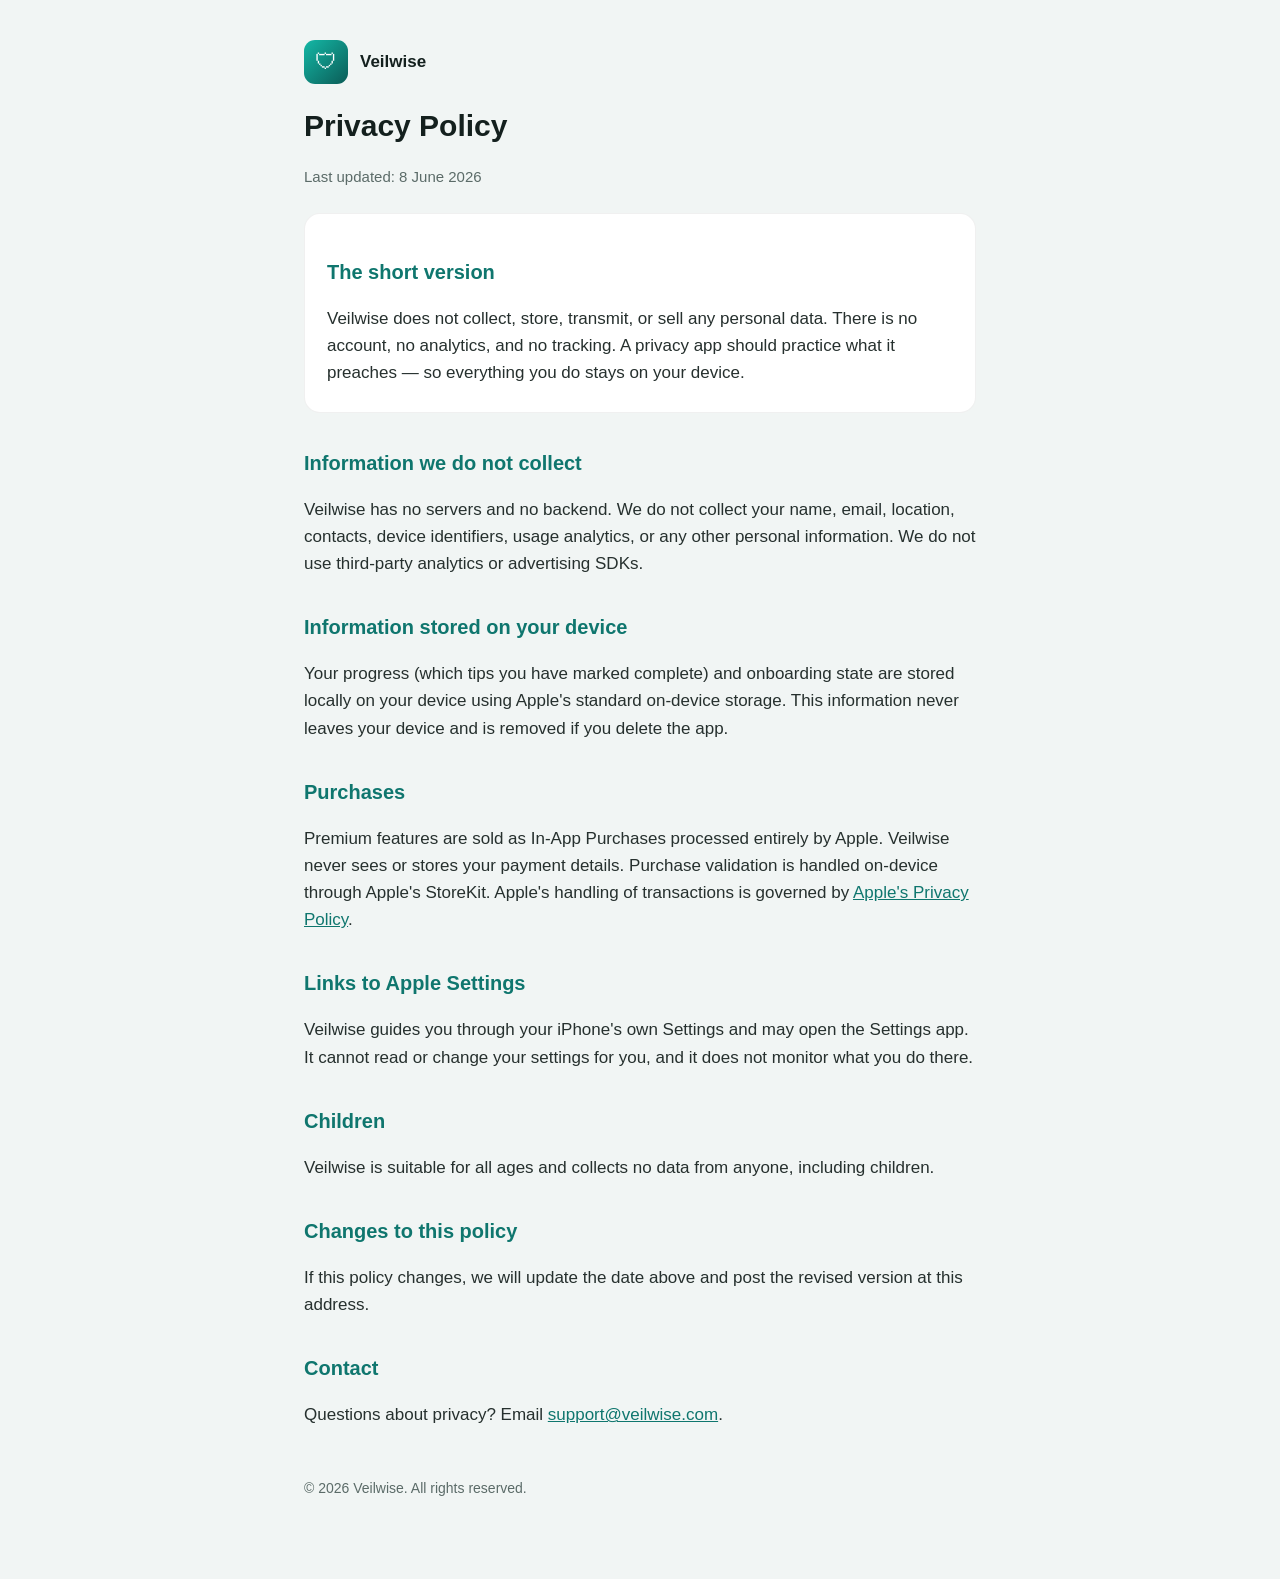
==== privacy.html @ 7dc18b3a "Add files via upload" ====
<!DOCTYPE html>
<html lang="en">
<head>
<meta charset="utf-8">
<meta name="viewport" content="width=device-width, initial-scale=1">
<title>Veilwise — Privacy Policy</title>
<style>
  :root { --teal:#0F766E; --ink:#14201e; --muted:#5b6b68; }
  * { box-sizing:border-box; }
  body { margin:0; font:17px/1.6 -apple-system,BlinkMacSystemFont,"Segoe UI",Roboto,sans-serif;
         color:var(--ink); background:#f1f5f4; }
  .wrap { max-width:720px; margin:0 auto; padding:40px 24px 80px; }
  header { display:flex; align-items:center; gap:12px; margin-bottom:8px; }
  .logo { width:44px; height:44px; border-radius:11px;
          background:linear-gradient(135deg,#14B8A6,#0B5C57);
          display:flex; align-items:center; justify-content:center; color:#fff; font-size:22px; }
  h1 { font-size:30px; margin:18px 0 4px; }
  h2 { font-size:20px; margin:34px 0 8px; color:var(--teal); }
  .date { color:var(--muted); font-size:15px; }
  p,li { color:#26302e; }
  a { color:var(--teal); }
  .card { background:#fff; border:1px solid rgba(0,0,0,.06); border-radius:16px; padding:8px 22px; margin-top:24px; }
  footer { margin-top:48px; color:var(--muted); font-size:14px; }
</style>
</head>
<body>
<div class="wrap">
  <header>
    <div class="logo">&#128737;</div>
    <strong>Veilwise</strong>
  </header>

  <h1>Privacy Policy</h1>
  <p class="date">Last updated: 8 June 2026</p>

  <div class="card">
  <h2>The short version</h2>
  <p>Veilwise does not collect, store, transmit, or sell any personal data. There is no account, no analytics, and no tracking. A privacy app should practice what it preaches — so everything you do stays on your device.</p>
  </div>

  <h2>Information we do not collect</h2>
  <p>Veilwise has no servers and no backend. We do not collect your name, email, location, contacts, device identifiers, usage analytics, or any other personal information. We do not use third-party analytics or advertising SDKs.</p>

  <h2>Information stored on your device</h2>
  <p>Your progress (which tips you have marked complete) and onboarding state are stored locally on your device using Apple's standard on-device storage. This information never leaves your device and is removed if you delete the app.</p>

  <h2>Purchases</h2>
  <p>Premium features are sold as In-App Purchases processed entirely by Apple. Veilwise never sees or stores your payment details. Purchase validation is handled on-device through Apple's StoreKit. Apple's handling of transactions is governed by <a href="https://www.apple.com/legal/privacy/">Apple's Privacy Policy</a>.</p>

  <h2>Links to Apple Settings</h2>
  <p>Veilwise guides you through your iPhone's own Settings and may open the Settings app. It cannot read or change your settings for you, and it does not monitor what you do there.</p>

  <h2>Children</h2>
  <p>Veilwise is suitable for all ages and collects no data from anyone, including children.</p>

  <h2>Changes to this policy</h2>
  <p>If this policy changes, we will update the date above and post the revised version at this address.</p>

  <h2>Contact</h2>
  <p>Questions about privacy? Email <a href="mailto:support@veilwise.com">support@veilwise.com</a>.</p>

  <footer>© 2026 Veilwise. All rights reserved.</footer>
</div>
</body>
</html>
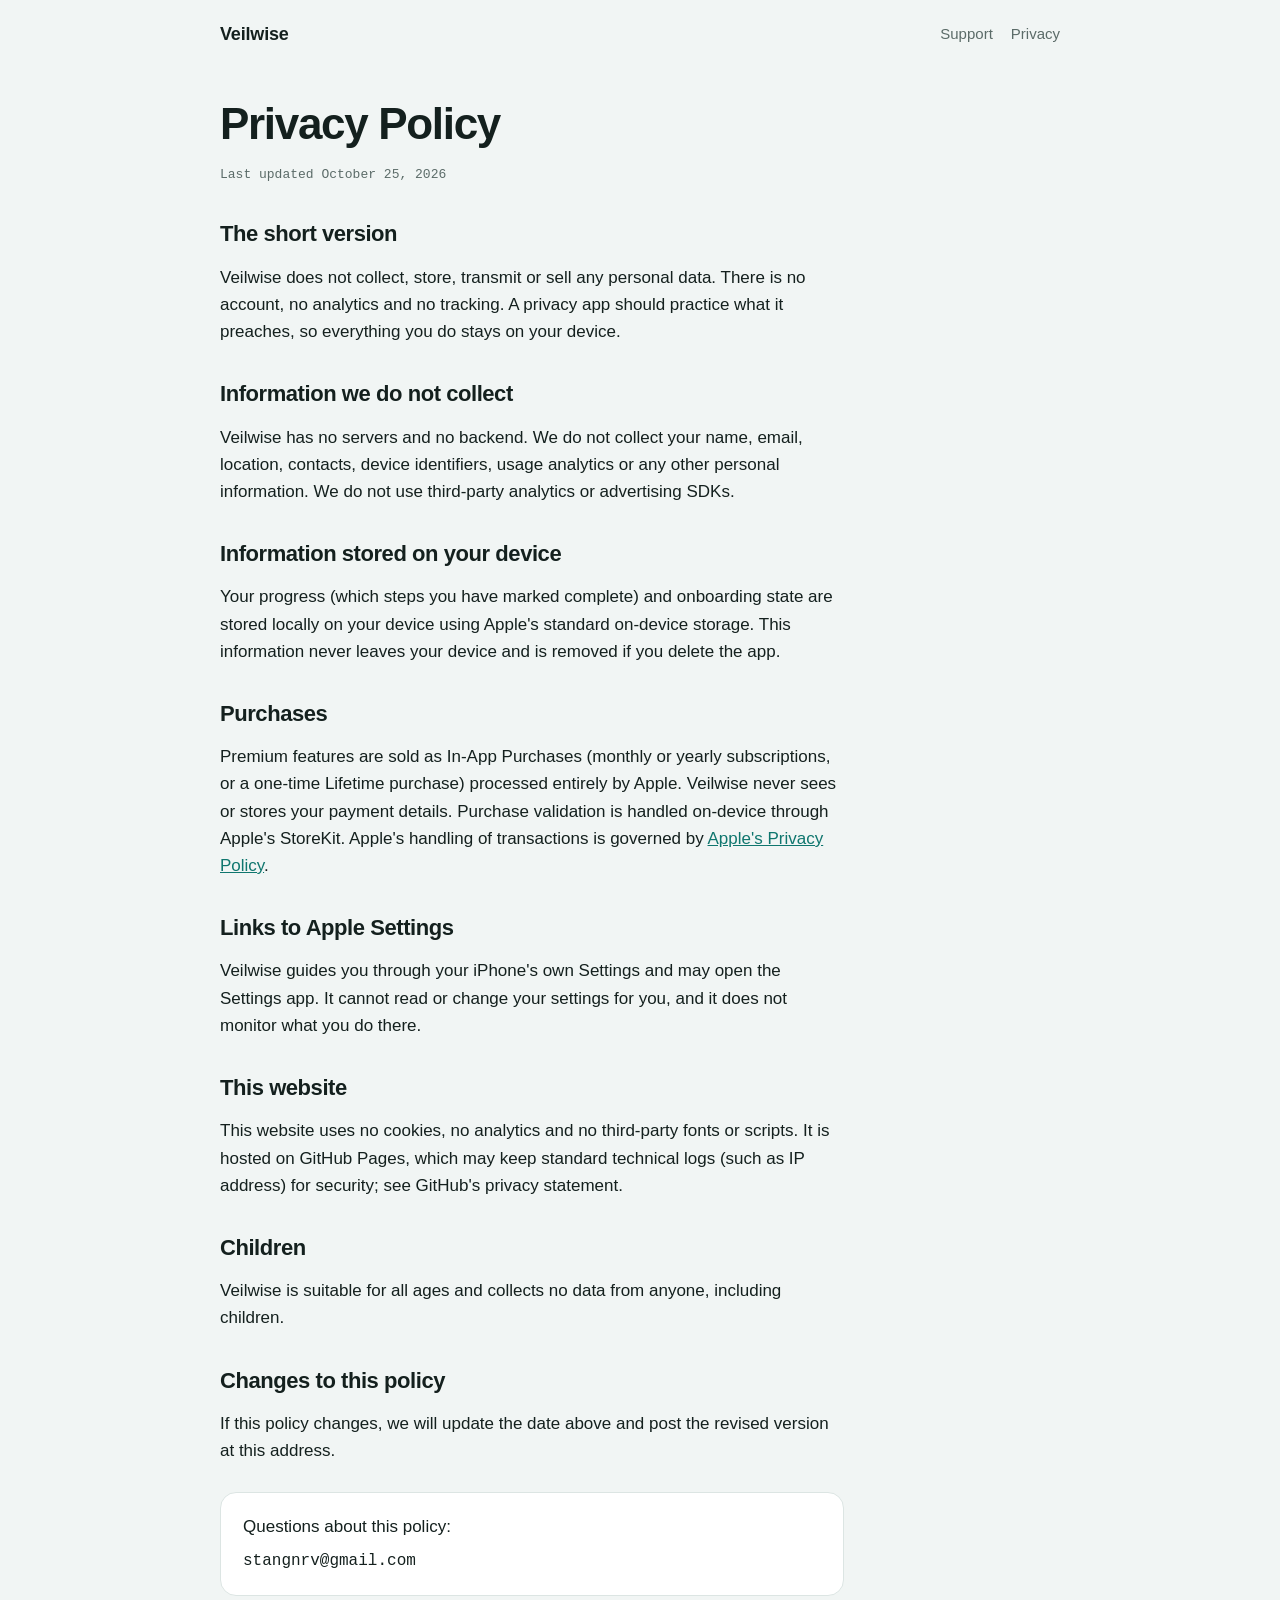
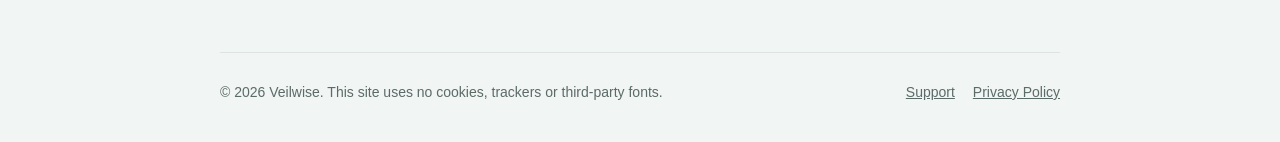
==== commit 3fda10f7: "Add files via upload" ====
--- a/privacy.html
+++ b/privacy.html
@@ -1,65 +1,61 @@
-<!DOCTYPE html>
+<!doctype html>
 <html lang="en">
 <head>
 <meta charset="utf-8">
-<meta name="viewport" content="width=device-width, initial-scale=1">
-<title>Veilwise — Privacy Policy</title>
-<style>
-  :root { --teal:#0F766E; --ink:#14201e; --muted:#5b6b68; }
-  * { box-sizing:border-box; }
-  body { margin:0; font:17px/1.6 -apple-system,BlinkMacSystemFont,"Segoe UI",Roboto,sans-serif;
-         color:var(--ink); background:#f1f5f4; }
-  .wrap { max-width:720px; margin:0 auto; padding:40px 24px 80px; }
-  header { display:flex; align-items:center; gap:12px; margin-bottom:8px; }
-  .logo { width:44px; height:44px; border-radius:11px;
-          background:linear-gradient(135deg,#14B8A6,#0B5C57);
-          display:flex; align-items:center; justify-content:center; color:#fff; font-size:22px; }
-  h1 { font-size:30px; margin:18px 0 4px; }
-  h2 { font-size:20px; margin:34px 0 8px; color:var(--teal); }
-  .date { color:var(--muted); font-size:15px; }
-  p,li { color:#26302e; }
-  a { color:var(--teal); }
-  .card { background:#fff; border:1px solid rgba(0,0,0,.06); border-radius:16px; padding:8px 22px; margin-top:24px; }
-  footer { margin-top:48px; color:var(--muted); font-size:14px; }
-</style>
+<meta name="viewport" content="width=device-width, initial-scale=1, viewport-fit=cover">
+<title>Veilwise Privacy Policy</title>
+<meta name="claude:viewport-fit-sides" content="cover">
+<meta name="description" content="Privacy Policy for the Veilwise iPhone app. Veilwise does not collect personal data.">
+<link rel="icon" href="icon.png">
+<link rel="stylesheet" href="style.css">
 </head>
 <body>
 <div class="wrap">
-  <header>
-    <div class="logo">&#128737;</div>
-    <strong>Veilwise</strong>
+  <header class="nav">
+    <a class="brand" href="index.html"><img src="icon.png" alt="" onerror="this.remove()">Veilwise</a>
+    <nav class="nav-links"><a href="support.html">Support</a><a href="privacy.html" aria-current="page">Privacy</a></nav>
   </header>
 
-  <h1>Privacy Policy</h1>
-  <p class="date">Last updated: 8 June 2026</p>
+  <main class="prose">
+    <h1>Privacy Policy</h1>
+    <p class="meta">Last updated October 25, 2026</p>
 
-  <div class="card">
-  <h2>The short version</h2>
-  <p>Veilwise does not collect, store, transmit, or sell any personal data. There is no account, no analytics, and no tracking. A privacy app should practice what it preaches — so everything you do stays on your device.</p>
-  </div>
+    <h2>The short version</h2>
+    <p>Veilwise does not collect, store, transmit or sell any personal data. There is no account, no analytics and no tracking. A privacy app should practice what it preaches, so everything you do stays on your device.</p>
 
-  <h2>Information we do not collect</h2>
-  <p>Veilwise has no servers and no backend. We do not collect your name, email, location, contacts, device identifiers, usage analytics, or any other personal information. We do not use third-party analytics or advertising SDKs.</p>
+    <h2>Information we do not collect</h2>
+    <p>Veilwise has no servers and no backend. We do not collect your name, email, location, contacts, device identifiers, usage analytics or any other personal information. We do not use third-party analytics or advertising SDKs.</p>
 
-  <h2>Information stored on your device</h2>
-  <p>Your progress (which tips you have marked complete) and onboarding state are stored locally on your device using Apple's standard on-device storage. This information never leaves your device and is removed if you delete the app.</p>
+    <h2>Information stored on your device</h2>
+    <p>Your progress (which steps you have marked complete) and onboarding state are stored locally on your device using Apple's standard on-device storage. This information never leaves your device and is removed if you delete the app.</p>
 
-  <h2>Purchases</h2>
-  <p>Premium features are sold as In-App Purchases processed entirely by Apple. Veilwise never sees or stores your payment details. Purchase validation is handled on-device through Apple's StoreKit. Apple's handling of transactions is governed by <a href="https://www.apple.com/legal/privacy/">Apple's Privacy Policy</a>.</p>
+    <h2>Purchases</h2>
+    <p>Premium features are sold as In-App Purchases (monthly or yearly subscriptions, or a one-time Lifetime purchase) processed entirely by Apple. Veilwise never sees or stores your payment details. Purchase validation is handled on-device through Apple's StoreKit. Apple's handling of transactions is governed by <a href="https://www.apple.com/legal/privacy/" rel="noopener">Apple's Privacy Policy</a>.</p>
 
-  <h2>Links to Apple Settings</h2>
-  <p>Veilwise guides you through your iPhone's own Settings and may open the Settings app. It cannot read or change your settings for you, and it does not monitor what you do there.</p>
+    <h2>Links to Apple Settings</h2>
+    <p>Veilwise guides you through your iPhone's own Settings and may open the Settings app. It cannot read or change your settings for you, and it does not monitor what you do there.</p>
 
-  <h2>Children</h2>
-  <p>Veilwise is suitable for all ages and collects no data from anyone, including children.</p>
+    <h2>This website</h2>
+    <p>This website uses no cookies, no analytics and no third-party fonts or scripts. It is hosted on GitHub Pages, which may keep standard technical logs (such as IP address) for security; see GitHub's privacy statement.</p>
 
-  <h2>Changes to this policy</h2>
-  <p>If this policy changes, we will update the date above and post the revised version at this address.</p>
+    <h2>Children</h2>
+    <p>Veilwise is suitable for all ages and collects no data from anyone, including children.</p>
 
-  <h2>Contact</h2>
-  <p>Questions about privacy? Email <a href="mailto:support@veilwise.com">support@veilwise.com</a>.</p>
+    <h2>Changes to this policy</h2>
+    <p>If this policy changes, we will update the date above and post the revised version at this address.</p>
 
-  <footer>© 2026 Veilwise. All rights reserved.</footer>
+    <div class="contact">
+      <p style="margin:0 0 6px">Questions about this policy:</p>
+      <code>stangnrv@gmail.com</code>
+    </div>
+  </main>
+
+  <footer>
+    <div class="row">
+      <span>© 2026 Veilwise. This site uses no cookies, trackers or third-party fonts.</span>
+      <nav><a href="support.html">Support</a><a href="privacy.html">Privacy Policy</a></nav>
+    </div>
+  </footer>
 </div>
 </body>
 </html>
--- a/style.css
+++ b/style.css
@@ -0,0 +1,102 @@
+/* Layout: narrow single column, hero with score dial, quiet sections. System fonts only: no third-party requests. */
+:root{
+  --bg:#f1f5f4; --surface:#ffffff; --fg:#14201e; --muted:#5b6b68; --line:#dce5e3;
+  --accent:#0F766E; --accent-soft:#dcefec; --veil:#c5e3df;
+  --display:-apple-system,BlinkMacSystemFont,"SF Pro Display","Segoe UI",Roboto,"Helvetica Neue",Arial,sans-serif;
+  --body:-apple-system,BlinkMacSystemFont,"SF Pro Text","Segoe UI",Roboto,"Helvetica Neue",Arial,sans-serif;
+  --mono:ui-monospace,"SF Mono",Menlo,Consolas,monospace;
+}
+@media (prefers-color-scheme:dark){:root:not([data-theme="light"]){
+  --bg:#0b1312; --surface:#121d1b; --fg:#e7efed; --muted:#8fa19d; --line:#22312e;
+  --accent:#2DD4BF; --accent-soft:#12302d; --veil:#1d3a37; color-scheme:dark}}
+:root[data-theme="dark"]{
+  --bg:#0b1312; --surface:#121d1b; --fg:#e7efed; --muted:#8fa19d; --line:#22312e;
+  --accent:#2DD4BF; --accent-soft:#12302d; --veil:#1d3a37; color-scheme:dark}
+
+*{box-sizing:border-box}
+body{margin:0;background:var(--bg);color:var(--fg);font-family:var(--body);font-size:17px;line-height:1.6;-webkit-font-smoothing:antialiased}
+a{color:var(--accent)}
+.wrap{max-width:880px;margin:0 auto;padding-left:max(20px,env(safe-area-inset-left,0px));padding-right:max(20px,env(safe-area-inset-right,0px))}
+
+/* nav */
+.nav{display:flex;align-items:center;justify-content:space-between;gap:16px;padding-block:20px}
+.brand{display:flex;align-items:center;gap:10px;font-family:var(--display);font-weight:700;font-size:18px;color:var(--fg);text-decoration:none;letter-spacing:-.01em}
+.brand img{width:32px;height:32px;border-radius:8px}
+.nav-links{display:flex;gap:18px;font-size:15px}
+.nav-links a{color:var(--muted);text-decoration:none}
+.nav-links a:hover,.nav-links a:focus-visible{color:var(--fg)}
+
+/* hero */
+.hero{display:grid;grid-template-columns:1.15fr .85fr;gap:40px;align-items:center;padding-block:48px 64px}
+.hero>*{min-width:0}
+.eyebrow{font-family:var(--mono);font-size:13px;letter-spacing:.08em;text-transform:uppercase;color:var(--accent);margin:0 0 14px}
+h1{font-family:var(--display);font-size:clamp(36px,7vw,58px);line-height:1.04;letter-spacing:-.03em;margin:0 0 18px;text-wrap:balance}
+.lead{font-size:19px;color:var(--muted);margin:0 0 28px;max-width:34ch}
+.cta-row{display:flex;flex-wrap:wrap;align-items:center;gap:14px 18px}
+.store{display:inline-flex;align-items:center;gap:10px;background:var(--fg);color:var(--bg);text-decoration:none;border-radius:12px;padding:12px 20px;font-weight:600;font-size:16px;line-height:1.2}
+.store small{display:block;font-size:11px;font-weight:500;opacity:.75}
+.store:hover{opacity:.9}
+.store img{height:48px;display:block}
+.note{font-size:14px;color:var(--muted)}
+a:focus-visible,.store:focus-visible{outline:2px solid var(--accent);outline-offset:3px}
+
+/* score dial */
+.dial{position:relative;aspect-ratio:1;max-width:300px;width:100%;margin-left:auto;border-radius:50%;
+  background:radial-gradient(circle at 50% 50%,var(--surface) 58%,transparent 59%),
+             conic-gradient(var(--accent) 0 var(--p,40%),var(--veil) var(--p,40%) 100%);
+  display:grid;place-items:center;box-shadow:0 30px 60px -30px rgba(15,118,110,.35)}
+.dial-in{text-align:center}
+.dial-num{font-family:var(--display);font-size:64px;font-weight:700;letter-spacing:-.04em;line-height:1;font-variant-numeric:tabular-nums}
+.dial-lbl{font-size:13px;color:var(--muted);margin-top:6px;font-family:var(--mono);letter-spacing:.06em;text-transform:uppercase}
+.dial-cap{text-align:center;font-size:13px;color:var(--muted);margin-top:14px;margin-left:auto;max-width:300px}
+
+/* features */
+section{padding-block:40px}
+h2{font-family:var(--display);font-size:clamp(26px,4.5vw,34px);letter-spacing:-.02em;line-height:1.15;margin:0 0 24px;text-wrap:balance}
+.features{display:grid;grid-template-columns:repeat(3,1fr);gap:16px}
+.feature{background:var(--surface);border:1px solid var(--line);border-radius:16px;padding:22px}
+.feature .k{font-family:var(--display);font-size:32px;font-weight:700;letter-spacing:-.03em;color:var(--accent);line-height:1;font-variant-numeric:tabular-nums}
+.feature h3{font-size:17px;margin:12px 0 6px}
+.feature p{margin:0;font-size:15px;color:var(--muted)}
+
+/* screenshots */
+.shots{display:flex;gap:16px;overflow-x:auto;padding-bottom:8px;scroll-snap-type:x mandatory}
+.shots img{width:220px;flex:0 0 auto;border-radius:28px;border:1px solid var(--line);scroll-snap-align:start;background:var(--surface)}
+
+/* steps */
+.steps{list-style:none;margin:0;padding:0;display:grid;gap:12px;counter-reset:s}
+.steps li{display:grid;grid-template-columns:36px 1fr;gap:14px;align-items:start}
+.steps li::before{counter-increment:s;content:counter(s);display:grid;place-items:center;width:32px;height:32px;border-radius:50%;background:var(--accent-soft);color:var(--accent);font-weight:700;font-size:15px}
+.steps b{display:block}
+.steps span{color:var(--muted);font-size:15px}
+
+/* final cta */
+.final{background:var(--surface);border:1px solid var(--line);border-radius:24px;padding:36px 28px;text-align:center;margin-block:24px 40px}
+.final p{color:var(--muted);margin:0 auto 22px;max-width:44ch}
+
+/* prose pages */
+.prose{max-width:66ch;padding-block:32px 56px}
+.prose h1{font-size:clamp(32px,6vw,44px)}
+.prose h2{font-size:22px;margin:36px 0 10px}
+.prose p,.prose li{color:var(--fg)}
+.prose .meta{font-family:var(--mono);font-size:13px;color:var(--muted)}
+.faq details{border-bottom:1px solid var(--line);padding-block:16px}
+.faq summary{cursor:pointer;font-weight:600}
+.faq details p{margin:10px 0 0;color:var(--muted)}
+.contact{background:var(--surface);border:1px solid var(--line);border-radius:16px;padding:20px 22px;margin-top:28px}
+.contact code{font-family:var(--mono);font-size:16px;user-select:all}
+
+/* footer */
+footer{border-top:1px solid var(--line);padding-block:28px 40px;font-size:14px;color:var(--muted)}
+footer .row{display:flex;flex-wrap:wrap;justify-content:space-between;gap:12px}
+footer a{color:var(--muted)}
+footer nav{display:flex;gap:18px}
+
+@media (max-width:720px){
+  .hero{grid-template-columns:1fr;padding-block:24px 40px;gap:32px}
+  .dial{margin:0 auto;max-width:240px}
+  .dial-cap{margin-left:auto;margin-right:auto}
+  .features{grid-template-columns:1fr}
+  .nav-links{gap:14px}
+}
+@media (prefers-reduced-motion:no-preference){.dial{transition:--p .8s}}
